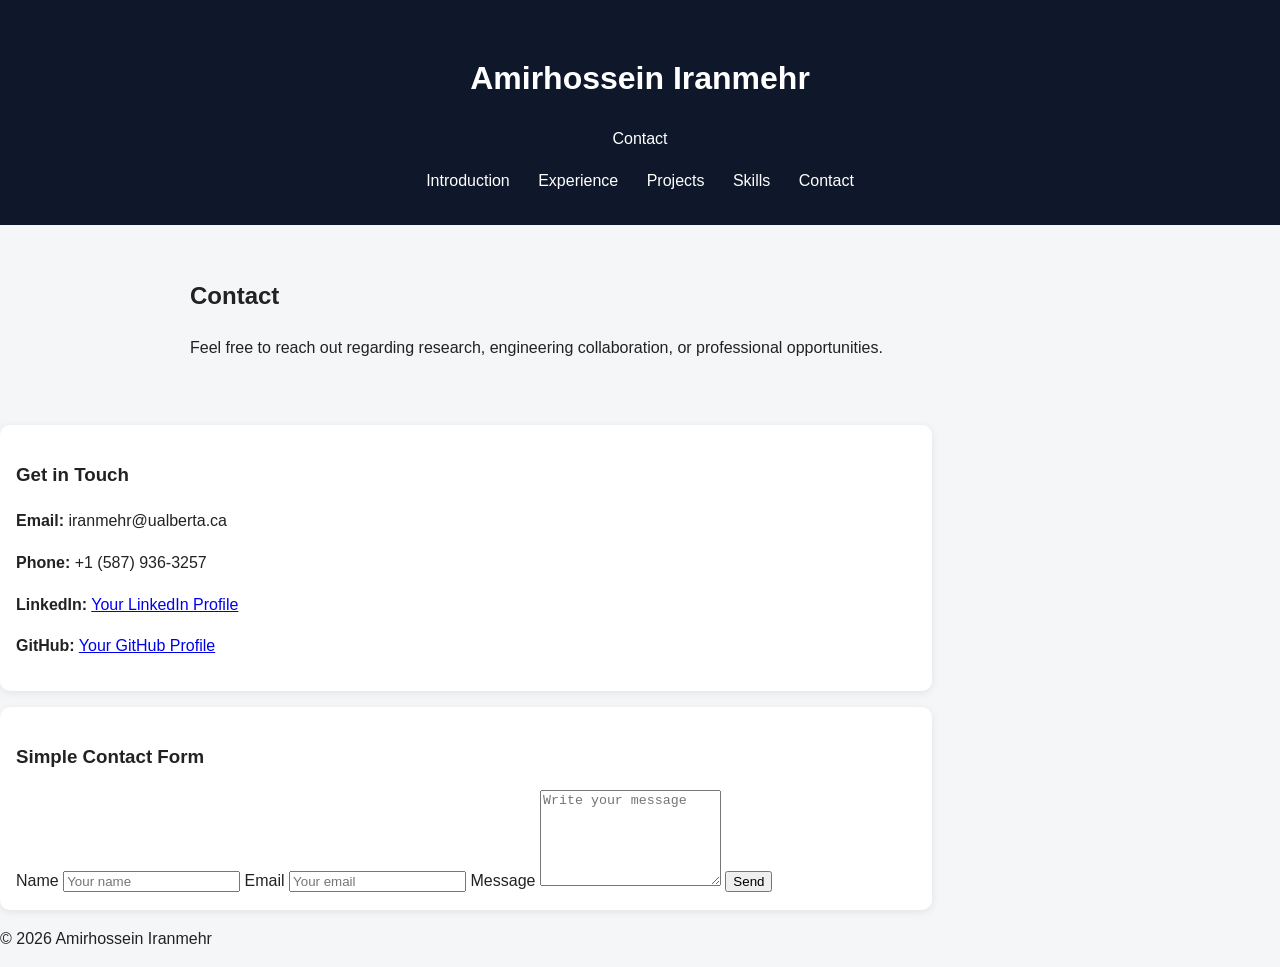
==== contact.html @ a449f5eb "Add contact.html with contact information and form" ====
<!DOCTYPE html>
<html lang="en">
<head>
  <meta charset="UTF-8" />
  <meta name="viewport" content="width=device-width, initial-scale=1.0" />
  <title>Amirhossein Iranmehr | Contact</title>
  <link rel="stylesheet" href="style.css" />
</head>
<body>

  <header class="site-header">
    <div class="container">
      <h1>Amirhossein Iranmehr</h1>
      <p class="subtitle">Contact</p>

      <nav class="navbar">
        <a href="index.html">Introduction</a>
        <a href="experience.html">Experience</a>
        <a href="projects.html">Projects</a>
        <a href="skills.html">Skills</a>
        <a href="contact.html" class="active">Contact</a>
      </nav>
    </div>
  </header>

  <main class="container">

    <section class="page-heading">
      <h2>Contact</h2>
      <p>
        Feel free to reach out regarding research, engineering collaboration, or professional opportunities.
      </p>
    </section>

    <section class="card">
      <h3>Get in Touch</h3>

      <p><strong>Email:</strong> iranmehr@ualberta.ca</p>
      <p><strong>Phone:</strong> +1 (587) 936-3257</p>

      <!-- Update your LinkedIn URL here -->
      <p>
        <strong>LinkedIn:</strong>
        <a href="https://www.linkedin.com/" target="_blank">Your LinkedIn Profile</a>
      </p>

      <!-- Update your GitHub URL here -->
      <p>
        <strong>GitHub:</strong>
        <a href="https://github.com/" target="_blank">Your GitHub Profile</a>
      </p>
    </section>

    <!-- Optional simple contact form
         Note: this will not send messages by itself on GitHub Pages.
         For real forms, you need Formspree, Netlify Forms, etc.
    -->
    <section class="card">
      <h3>Simple Contact Form</h3>
      <form>
        <label for="name">Name</label>
        <input type="text" id="name" name="name" placeholder="Your name" />

        <label for="email">Email</label>
        <input type="email" id="email" name="email" placeholder="Your email" />

        <label for="message">Message</label>
        <textarea id="message" name="message" rows="6" placeholder="Write your message"></textarea>

        <button type="submit" class="btn">Send</button>
      </form>
    </section>

  </main>

  <footer class="site-footer">
    <div class="container">
      <p>© 2026 Amirhossein Iranmehr</p>
    </div>
  </footer>

</body>
</html>
---- style.css ----
body {
  font-family: Arial, sans-serif;
  margin: 0;
  line-height: 1.6;
  background: #f4f6f8;
  color: #222;
}

header {
  background: #0f172a;
  color: white;
  padding: 2rem;
  text-align: center;
}

nav a {
  color: white;
  margin: 0 12px;
  text-decoration: none;
}

section {
  max-width: 900px;
  margin: auto;
  padding: 2rem;
}

.card {
  background: white;
  padding: 1rem;
  margin: 1rem 0;
  border-radius: 10px;
  box-shadow: 0 2px 8px rgba(0,0,0,0.08);
}
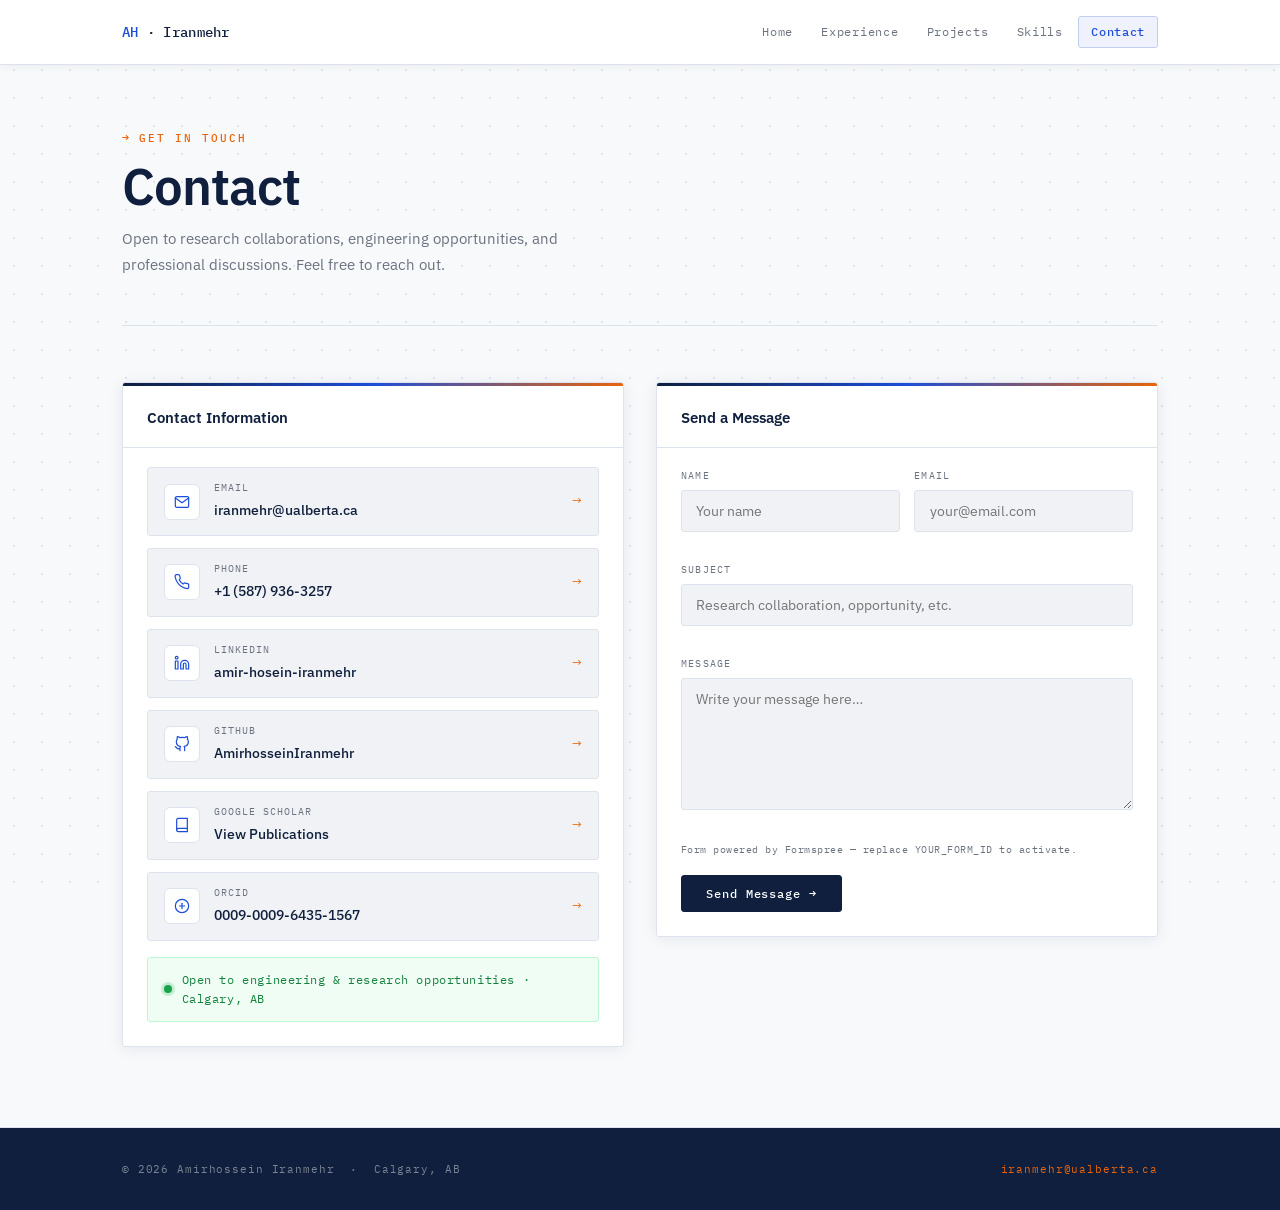
==== commit db940fec: "Update contact.html" ====
--- a/contact.html
+++ b/contact.html
@@ -5,17 +5,314 @@
   <meta name="viewport" content="width=device-width, initial-scale=1.0" />
   <title>Amirhossein Iranmehr | Contact</title>
   <link rel="stylesheet" href="style.css" />
+  <style>
+    main { padding-top: 64px; }
+
+    .page-heading {
+      padding: 4rem 0 3rem;
+      border-bottom: 1px solid var(--border);
+      margin-bottom: 3.5rem;
+    }
+
+    .page-eyebrow {
+      font-family: var(--mono);
+      font-size: 0.68rem;
+      color: var(--accent);
+      letter-spacing: 0.18em;
+      text-transform: uppercase;
+      margin-bottom: 0.6rem;
+      display: flex;
+      align-items: center;
+      gap: 0.5rem;
+      font-weight: 500;
+      opacity: 0;
+      animation: fadeUp 0.5s 0.05s forwards;
+    }
+    .page-eyebrow::before {
+      content: '→';
+      color: var(--accent);
+      font-size: 0.75rem;
+    }
+
+    .page-heading h2 {
+      font-family: var(--sans);
+      font-size: clamp(2rem, 4.5vw, 3.2rem);
+      font-weight: 600;
+      color: var(--navy);
+      letter-spacing: -0.02em;
+      line-height: 1.1;
+      margin-bottom: 0.75rem;
+      opacity: 0;
+      animation: fadeUp 0.5s 0.15s forwards;
+    }
+
+    .page-heading p {
+      font-size: 0.93rem;
+      color: var(--muted);
+      max-width: 520px;
+      opacity: 0;
+      animation: fadeUp 0.5s 0.25s forwards;
+    }
+
+    /* ── CONTACT LAYOUT ── */
+    .contact-layout {
+      display: grid;
+      grid-template-columns: 1fr 1fr;
+      gap: 2rem;
+      padding-bottom: 5rem;
+      align-items: start;
+    }
+
+    /* ── INFO CARD ── */
+    .contact-info-card {
+      background: var(--card);
+      border: 1px solid var(--border);
+      border-radius: var(--radius);
+      box-shadow: var(--shadow);
+      overflow: hidden;
+      opacity: 0;
+      transform: translateY(14px);
+      transition: opacity 0.5s, transform 0.5s;
+    }
+    .contact-info-card.visible { opacity: 1; transform: none; }
+
+    .contact-card-accent {
+      height: 3px;
+      background: linear-gradient(90deg, var(--navy), var(--blue), var(--accent));
+    }
+
+    .contact-card-header {
+      padding: 1.2rem 1.5rem 1rem;
+      border-bottom: 1px solid var(--border);
+    }
+
+    .contact-card-title {
+      font-family: var(--sans);
+      font-size: 0.95rem;
+      font-weight: 600;
+      color: var(--navy);
+    }
+
+    .contact-card-body {
+      padding: 1.2rem 1.5rem 1.5rem;
+      display: flex;
+      flex-direction: column;
+      gap: 0.75rem;
+    }
+
+    /* ── CONTACT LINK ITEMS ── */
+    .contact-link-item {
+      display: flex;
+      align-items: center;
+      gap: 0.9rem;
+      padding: 0.75rem 1rem;
+      border: 1px solid var(--border);
+      border-radius: var(--radius);
+      background: var(--surface);
+      text-decoration: none;
+      transition: border-color 0.2s, background 0.2s, box-shadow 0.2s;
+    }
+
+    .contact-link-item:hover {
+      border-color: var(--blue);
+      background: var(--dim);
+      box-shadow: 0 2px 12px rgba(29,78,216,0.08);
+    }
+
+    .contact-link-icon {
+      width: 36px;
+      height: 36px;
+      border-radius: 6px;
+      background: var(--card);
+      border: 1px solid var(--border);
+      display: flex;
+      align-items: center;
+      justify-content: center;
+      flex-shrink: 0;
+    }
+
+    .contact-link-icon svg {
+      width: 16px;
+      height: 16px;
+    }
+
+    .contact-link-text { flex: 1; }
+
+    .contact-link-label {
+      font-family: var(--mono);
+      font-size: 0.62rem;
+      color: var(--muted);
+      letter-spacing: 0.1em;
+      text-transform: uppercase;
+      margin-bottom: 0.15rem;
+    }
+
+    .contact-link-value {
+      font-family: var(--sans);
+      font-size: 0.87rem;
+      color: var(--navy);
+      font-weight: 500;
+    }
+
+    .contact-link-arrow {
+      font-size: 0.75rem;
+      color: var(--accent);
+      flex-shrink: 0;
+    }
+
+    /* ── AVAILABILITY BADGE ── */
+    .availability {
+      display: flex;
+      align-items: center;
+      gap: 0.6rem;
+      padding: 0.75rem 1rem;
+      border: 1px solid #bbf7d0;
+      border-radius: var(--radius);
+      background: #f0fdf4;
+      margin-top: 0.25rem;
+    }
+
+    .availability-dot {
+      width: 8px;
+      height: 8px;
+      border-radius: 50%;
+      background: #16a34a;
+      flex-shrink: 0;
+      box-shadow: 0 0 0 3px rgba(22,163,74,0.2);
+      animation: pulse 2s infinite;
+    }
+
+    @keyframes pulse {
+      0%, 100% { box-shadow: 0 0 0 3px rgba(22,163,74,0.2); }
+      50%       { box-shadow: 0 0 0 6px rgba(22,163,74,0.08); }
+    }
+
+    .availability-text {
+      font-family: var(--mono);
+      font-size: 0.72rem;
+      color: #15803d;
+      letter-spacing: 0.05em;
+    }
+
+    /* ── FORM CARD ── */
+    .contact-form-card {
+      background: var(--card);
+      border: 1px solid var(--border);
+      border-radius: var(--radius);
+      box-shadow: var(--shadow);
+      overflow: hidden;
+      opacity: 0;
+      transform: translateY(14px);
+      transition: opacity 0.5s 0.1s, transform 0.5s 0.1s;
+    }
+    .contact-form-card.visible { opacity: 1; transform: none; }
+
+    .contact-form-body {
+      padding: 1.2rem 1.5rem 1.5rem;
+      display: flex;
+      flex-direction: column;
+      gap: 1rem;
+    }
+
+    .form-field {
+      display: flex;
+      flex-direction: column;
+      gap: 0.35rem;
+    }
+
+    .form-field label {
+      font-family: var(--mono);
+      font-size: 0.65rem;
+      letter-spacing: 0.12em;
+      text-transform: uppercase;
+      color: var(--muted);
+    }
+
+    .form-field input,
+    .form-field textarea {
+      padding: 0.68rem 0.9rem;
+      border: 1px solid var(--border);
+      border-radius: var(--radius);
+      font-size: 0.88rem;
+      font-family: var(--sans);
+      background: var(--surface);
+      color: var(--navy);
+      transition: border-color 0.18s, box-shadow 0.18s, background 0.18s;
+      resize: vertical;
+    }
+
+    .form-field input:focus,
+    .form-field textarea:focus {
+      outline: none;
+      border-color: var(--blue);
+      background: var(--card);
+      box-shadow: 0 0 0 3px rgba(29,78,216,0.09);
+    }
+
+    .form-row {
+      display: grid;
+      grid-template-columns: 1fr 1fr;
+      gap: 0.9rem;
+    }
+
+    .form-submit {
+      display: flex;
+      align-items: center;
+      justify-content: space-between;
+      gap: 1rem;
+      flex-wrap: wrap;
+    }
+
+    .form-note {
+      font-family: var(--mono);
+      font-size: 0.62rem;
+      color: var(--muted);
+      letter-spacing: 0.05em;
+    }
+
+    .btn-send {
+      display: inline-flex;
+      align-items: center;
+      gap: 0.5rem;
+      padding: 0.65rem 1.5rem;
+      font-family: var(--mono);
+      font-size: 0.72rem;
+      letter-spacing: 0.08em;
+      border-radius: var(--radius);
+      border: 1px solid var(--navy);
+      background: var(--navy);
+      color: #fff;
+      font-weight: 500;
+      cursor: pointer;
+      transition: all 0.18s;
+    }
+    .btn-send:hover {
+      background: var(--navy2);
+      border-color: var(--navy2);
+    }
+
+    @keyframes fadeUp {
+      from { opacity: 0; transform: translateY(16px); }
+      to   { opacity: 1; transform: translateY(0); }
+    }
+
+    @media (max-width: 860px) {
+      .contact-layout { grid-template-columns: 1fr; }
+      .form-row { grid-template-columns: 1fr; }
+    }
+    @media (max-width: 600px) {
+      .container { padding: 0 1rem; }
+    }
+  </style>
 </head>
 <body>
 
   <header class="site-header">
     <div class="container">
-      <h1>Amirhossein Iranmehr</h1>
-      <p class="subtitle">Contact</p>
-
+      <h1><em>AH</em> · Iranmehr</h1>
       <nav class="navbar">
-        <a href="index.html">Introduction</a>
-        <a href="experience.html">Experience</a>
+        <a href="index.html">Home</a>
+        <a href="expereince.html">Experience</a>
         <a href="projects.html">Projects</a>
         <a href="skills.html">Skills</a>
         <a href="contact.html" class="active">Contact</a>
@@ -23,61 +320,200 @@
     </div>
   </header>
 
-  <main class="container">
-
-    <section class="page-heading">
-      <h2>Contact</h2>
-      <p>
-        Feel free to reach out regarding research, engineering collaboration, or professional opportunities.
-      </p>
-    </section>
-
-    <section class="card">
-      <h3>Get in Touch</h3>
-
-      <p><strong>Email:</strong> iranmehr@ualberta.ca</p>
-      <p><strong>Phone:</strong> +1 (587) 936-3257</p>
-
-      <!-- Update your LinkedIn URL here -->
-      <p>
-        <strong>LinkedIn:</strong>
-        <a href="https://www.linkedin.com/" target="_blank">Your LinkedIn Profile</a>
-      </p>
-
-      <!-- Update your GitHub URL here -->
-      <p>
-        <strong>GitHub:</strong>
-        <a href="https://github.com/" target="_blank">Your GitHub Profile</a>
-      </p>
-    </section>
-
-    <!-- Optional simple contact form
-         Note: this will not send messages by itself on GitHub Pages.
-         For real forms, you need Formspree, Netlify Forms, etc.
-    -->
-    <section class="card">
-      <h3>Simple Contact Form</h3>
-      <form>
-        <label for="name">Name</label>
-        <input type="text" id="name" name="name" placeholder="Your name" />
-
-        <label for="email">Email</label>
-        <input type="email" id="email" name="email" placeholder="Your email" />
-
-        <label for="message">Message</label>
-        <textarea id="message" name="message" rows="6" placeholder="Write your message"></textarea>
-
-        <button type="submit" class="btn">Send</button>
-      </form>
-    </section>
-
+  <main>
+    <div class="container">
+
+      <div class="page-heading">
+        <div class="page-eyebrow">Get In Touch</div>
+        <h2>Contact</h2>
+        <p>Open to research collaborations, engineering opportunities, and professional discussions. Feel free to reach out.</p>
+      </div>
+
+      <div class="contact-layout">
+
+        <!-- ── LEFT: Info ── -->
+        <div class="contact-info-card">
+          <div class="contact-card-accent"></div>
+          <div class="contact-card-header">
+            <div class="contact-card-title">Contact Information</div>
+          </div>
+          <div class="contact-card-body">
+
+            <!-- Email -->
+            <a href="mailto:iranmehr@ualberta.ca" class="contact-link-item">
+              <div class="contact-link-icon">
+                <svg viewBox="0 0 24 24" fill="none" stroke="#1d4ed8" stroke-width="1.8" stroke-linecap="round" stroke-linejoin="round">
+                  <path d="M4 4h16c1.1 0 2 .9 2 2v12c0 1.1-.9 2-2 2H4c-1.1 0-2-.9-2-2V6c0-1.1.9-2 2-2z"/>
+                  <polyline points="22,6 12,13 2,6"/>
+                </svg>
+              </div>
+              <div class="contact-link-text">
+                <div class="contact-link-label">Email</div>
+                <div class="contact-link-value">iranmehr@ualberta.ca</div>
+              </div>
+              <span class="contact-link-arrow">→</span>
+            </a>
+
+            <!-- Phone -->
+            <a href="tel:+15879363257" class="contact-link-item">
+              <div class="contact-link-icon">
+                <svg viewBox="0 0 24 24" fill="none" stroke="#1d4ed8" stroke-width="1.8" stroke-linecap="round" stroke-linejoin="round">
+                  <path d="M22 16.92v3a2 2 0 0 1-2.18 2 19.79 19.79 0 0 1-8.63-3.07A19.5 19.5 0 0 1 4.69 12 19.79 19.79 0 0 1 1.61 3.18 2 2 0 0 1 3.6 1h3a2 2 0 0 1 2 1.72c.127.96.361 1.903.7 2.81a2 2 0 0 1-.45 2.11L7.91 8.91a16 16 0 0 0 6.06 6.06l.91-.91a2 2 0 0 1 2.11-.45c.907.339 1.85.573 2.81.7A2 2 0 0 1 22 16.92z"/>
+                </svg>
+              </div>
+              <div class="contact-link-text">
+                <div class="contact-link-label">Phone</div>
+                <div class="contact-link-value">+1 (587) 936-3257</div>
+              </div>
+              <span class="contact-link-arrow">→</span>
+            </a>
+
+            <!-- LinkedIn -->
+            <a href="https://www.linkedin.com/in/amir-hosein-iranmehr"
+               target="_blank" rel="noopener"
+               class="contact-link-item">
+              <div class="contact-link-icon">
+                <svg viewBox="0 0 24 24" fill="none" stroke="#1d4ed8" stroke-width="1.8" stroke-linecap="round" stroke-linejoin="round">
+                  <path d="M16 8a6 6 0 0 1 6 6v7h-4v-7a2 2 0 0 0-2-2 2 2 0 0 0-2 2v7h-4v-7a6 6 0 0 1 6-6z"/>
+                  <rect x="2" y="9" width="4" height="12"/>
+                  <circle cx="4" cy="4" r="2"/>
+                </svg>
+              </div>
+              <div class="contact-link-text">
+                <div class="contact-link-label">LinkedIn</div>
+                <div class="contact-link-value">amir-hosein-iranmehr</div>
+              </div>
+              <span class="contact-link-arrow">→</span>
+            </a>
+
+            <!-- GitHub -->
+            <a href="https://github.com/AmirhosseinIranmehr"
+               target="_blank" rel="noopener"
+               class="contact-link-item">
+              <div class="contact-link-icon">
+                <svg viewBox="0 0 24 24" fill="none" stroke="#1d4ed8" stroke-width="1.8" stroke-linecap="round" stroke-linejoin="round">
+                  <path d="M9 19c-5 1.5-5-2.5-7-3m14 6v-3.87a3.37 3.37 0 0 0-.94-2.61c3.14-.35 6.44-1.54 6.44-7A5.44 5.44 0 0 0 20 4.77 5.07 5.07 0 0 0 19.91 1S18.73.65 16 2.48a13.38 13.38 0 0 0-7 0C6.27.65 5.09 1 5.09 1A5.07 5.07 0 0 0 5 4.77a5.44 5.44 0 0 0-1.5 3.78c0 5.42 3.3 6.61 6.44 7A3.37 3.37 0 0 0 9 18.13V22"/>
+                </svg>
+              </div>
+              <div class="contact-link-text">
+                <div class="contact-link-label">GitHub</div>
+                <div class="contact-link-value">AmirhosseinIranmehr</div>
+              </div>
+              <span class="contact-link-arrow">→</span>
+            </a>
+
+            <!-- Google Scholar -->
+            <a href="https://scholar.google.com/citations?user=0x-6rm4AAAAJ&hl=en"
+               target="_blank" rel="noopener"
+               class="contact-link-item">
+              <div class="contact-link-icon">
+                <svg viewBox="0 0 24 24" fill="none" stroke="#1d4ed8" stroke-width="1.8" stroke-linecap="round" stroke-linejoin="round">
+                  <path d="M4 19.5A2.5 2.5 0 0 1 6.5 17H20"/>
+                  <path d="M6.5 2H20v20H6.5A2.5 2.5 0 0 1 4 19.5v-15A2.5 2.5 0 0 1 6.5 2z"/>
+                </svg>
+              </div>
+              <div class="contact-link-text">
+                <div class="contact-link-label">Google Scholar</div>
+                <div class="contact-link-value">View Publications</div>
+              </div>
+              <span class="contact-link-arrow">→</span>
+            </a>
+
+            <!-- ORCID -->
+            <a href="https://orcid.org/0009-0009-6435-1567"
+               target="_blank" rel="noopener"
+               class="contact-link-item">
+              <div class="contact-link-icon">
+                <svg viewBox="0 0 24 24" fill="none" stroke="#1d4ed8" stroke-width="1.8" stroke-linecap="round" stroke-linejoin="round">
+                  <circle cx="12" cy="12" r="10"/>
+                  <line x1="12" y1="8" x2="12" y2="16"/>
+                  <line x1="8" y1="12" x2="16" y2="12"/>
+                </svg>
+              </div>
+              <div class="contact-link-text">
+                <div class="contact-link-label">ORCID</div>
+                <div class="contact-link-value">0009-0009-6435-1567</div>
+              </div>
+              <span class="contact-link-arrow">→</span>
+            </a>
+
+            <!-- Availability badge -->
+            <div class="availability">
+              <div class="availability-dot"></div>
+              <span class="availability-text">Open to engineering &amp; research opportunities · Calgary, AB</span>
+            </div>
+
+          </div>
+        </div>
+
+        <!-- ── RIGHT: Form ── -->
+        <div class="contact-form-card">
+          <div class="contact-card-accent"></div>
+          <div class="contact-card-header">
+            <div class="contact-card-title">Send a Message</div>
+          </div>
+          <div class="contact-form-body">
+
+            <!--
+              To make this form functional on GitHub Pages,
+              sign up at https://formspree.io (free) and replace
+              YOUR_FORM_ID below with your actual Formspree ID.
+              e.g. action="https://formspree.io/f/xabcdefg"
+            -->
+            <form action="https://formspree.io/f/YOUR_FORM_ID" method="POST">
+
+              <div class="form-row" style="margin-bottom:1rem;">
+                <div class="form-field">
+                  <label for="name">Name</label>
+                  <input type="text" id="name" name="name" placeholder="Your name" required />
+                </div>
+                <div class="form-field">
+                  <label for="email">Email</label>
+                  <input type="email" id="email" name="email" placeholder="your@email.com" required />
+                </div>
+              </div>
+
+              <div class="form-field" style="margin-bottom:1rem;">
+                <label for="subject">Subject</label>
+                <input type="text" id="subject" name="subject" placeholder="Research collaboration, opportunity, etc." />
+              </div>
+
+              <div class="form-field" style="margin-bottom:1.2rem;">
+                <label for="message">Message</label>
+                <textarea id="message" name="message" rows="6" placeholder="Write your message here…" required></textarea>
+              </div>
+
+              <div class="form-submit">
+                <span class="form-note">
+                  Form powered by Formspree — replace YOUR_FORM_ID to activate.
+                </span>
+                <button type="submit" class="btn-send">
+                  Send Message →
+                </button>
+              </div>
+
+            </form>
+          </div>
+        </div>
+
+      </div><!-- /contact-layout -->
+    </div><!-- /container -->
   </main>
 
   <footer class="site-footer">
     <div class="container">
-      <p>© 2026 Amirhossein Iranmehr</p>
+      <p>© 2026 Amirhossein Iranmehr &nbsp;·&nbsp; Calgary, AB</p>
+      <p><a href="mailto:iranmehr@ualberta.ca">iranmehr@ualberta.ca</a></p>
     </div>
   </footer>
 
+  <script>
+    const obs = new IntersectionObserver(
+      entries => entries.forEach(e => { if (e.isIntersecting) e.target.classList.add('visible'); }),
+      { threshold: 0.08 }
+    );
+    document.querySelectorAll('.contact-info-card, .contact-form-card').forEach(el => obs.observe(el));
+  </script>
+
 </body>
 </html>
--- a/style.css
+++ b/style.css
@@ -1,34 +1,797 @@
+/* ============================================
+   GOOGLE FONTS
+   ============================================ */
+@import url('https://fonts.googleapis.com/css2?family=IBM+Plex+Mono:wght@400;500&family=IBM+Plex+Sans:wght@300;400;500;600&display=swap');
+
+/* ============================================
+   VARIABLES
+   ============================================ */
+:root {
+  --bg:       #f8f9fb;
+  --surface:  #f0f2f5;
+  --card:     #ffffff;
+  --border:   #dde3ec;
+  --navy:     #0f1f3d;
+  --navy2:    #1a3560;
+  --accent:   #e8640a;   /* orange — arrows, highlights */
+  --blue:     #1d4ed8;   /* links, tags, active nav */
+  --dim:      rgba(29, 78, 216, 0.07);
+  --text:     #374151;
+  --head:     #0f1f3d;
+  --muted:    #6b7280;
+  --sans:     'IBM Plex Sans', sans-serif;
+  --mono:     'IBM Plex Mono', monospace;
+  --radius:   3px;
+  --shadow:   0 2px 16px rgba(15, 31, 61, 0.08);
+}
+
+/* ============================================
+   RESET
+   ============================================ */
+*, *::before, *::after { box-sizing: border-box; margin: 0; padding: 0; }
+html { scroll-behavior: smooth; font-size: 16px; }
+
 body {
-  font-family: Arial, sans-serif;
-  margin: 0;
+  font-family: var(--sans);
+  font-weight: 400;
+  line-height: 1.7;
+  background: var(--bg);
+  color: var(--text);
+  min-height: 100vh;
+  overflow-x: hidden;
+}
+
+/* Subtle dot-grid */
+body::after {
+  content: '';
+  position: fixed;
+  inset: 0;
+  background-image: radial-gradient(circle, #c8d3e8 1px, transparent 1px);
+  background-size: 28px 28px;
+  pointer-events: none;
+  z-index: 0;
+  opacity: 0.55;
+}
+
+a { text-decoration: none; color: inherit; }
+img { max-width: 100%; display: block; }
+
+/* ============================================
+   LAYOUT
+   ============================================ */
+.container {
+  max-width: 1100px;
+  margin: 0 auto;
+  padding: 0 2rem;
+  position: relative;
+  z-index: 1;
+}
+
+/* ============================================
+   NAVIGATION
+   ============================================ */
+.site-header {
+  position: fixed;
+  top: 0; left: 0; right: 0;
+  z-index: 999;
+  background: rgba(255, 255, 255, 0.94);
+  backdrop-filter: blur(16px);
+  border-bottom: 1px solid var(--border);
+  box-shadow: 0 1px 8px rgba(15, 31, 61, 0.06);
+}
+
+.site-header .container {
+  display: flex;
+  align-items: center;
+  justify-content: space-between;
+  height: 64px;
+}
+
+.site-header h1 {
+  font-family: var(--mono);
+  font-size: 0.9rem;
+  font-weight: 500;
+  color: var(--navy);
+  letter-spacing: 0.02em;
+}
+
+.site-header h1 em {
+  color: var(--blue);
+  font-style: normal;
+}
+
+.subtitle { display: none; }
+
+.navbar {
+  display: flex;
+  align-items: center;
+  gap: 0.15rem;
+}
+
+.navbar a {
+  font-family: var(--mono);
+  font-size: 0.72rem;
+  letter-spacing: 0.06em;
+  color: var(--muted);
+  padding: 0.35rem 0.75rem;
+  border-radius: var(--radius);
+  border: 1px solid transparent;
+  transition: all 0.18s ease;
+}
+
+.navbar a:hover {
+  color: var(--blue);
+  border-color: var(--border);
+  background: var(--dim);
+}
+
+.navbar a.active {
+  color: var(--blue);
+  border-color: #bfcfee;
+  background: var(--dim);
+  font-weight: 500;
+}
+
+/* ============================================
+   PAGE OFFSET
+   ============================================ */
+main { padding-top: 64px; }
+
+/* ============================================
+   HERO
+   ============================================ */
+.hero {
+  display: grid;
+  grid-template-columns: 1fr 320px;
+  gap: 4rem;
+  align-items: center;
+  min-height: calc(100vh - 64px);
+  padding: 4rem 0 5rem;
+}
+
+.hero-tag {
+  display: inline-flex;
+  align-items: center;
+  gap: 0.5rem;
+  font-family: var(--mono);
+  font-size: 0.7rem;
+  color: var(--blue);
+  letter-spacing: 0.15em;
+  text-transform: uppercase;
+  margin-bottom: 1.5rem;
+}
+
+.hero-tag::before {
+  content: '';
+  width: 20px; height: 1px;
+  background: var(--accent);
+}
+
+.hero h2 {
+  font-family: var(--sans);
+  font-size: clamp(2.2rem, 5vw, 3.8rem);
+  font-weight: 600;
+  color: var(--navy);
+  line-height: 1.1;
+  letter-spacing: -0.02em;
+  margin-bottom: 0.5rem;
+}
+
+.hero h2 strong {
+  color: var(--blue);
+  font-weight: 600;
+}
+
+.hero-sub {
+  font-family: var(--mono);
+  font-size: 0.76rem;
+  color: var(--muted);
+  letter-spacing: 0.1em;
+  text-transform: uppercase;
+  margin-bottom: 2rem;
+}
+
+.hero-lead {
+  font-size: 1rem;
+  color: var(--text);
+  max-width: 520px;
+  margin-bottom: 2.5rem;
+  line-height: 1.8;
+  border-left: 3px solid var(--accent);
+  padding-left: 1.2rem;
+}
+
+/* Buttons */
+.button-group {
+  display: flex;
+  gap: 0.75rem;
+  flex-wrap: wrap;
+}
+
+.btn {
+  display: inline-flex;
+  align-items: center;
+  gap: 0.4rem;
+  padding: 0.6rem 1.4rem;
+  font-family: var(--mono);
+  font-size: 0.72rem;
+  letter-spacing: 0.08em;
+  border-radius: var(--radius);
+  border: 1px solid var(--navy);
+  background: var(--navy);
+  color: #ffffff;
+  font-weight: 500;
+  transition: all 0.18s ease;
+  cursor: pointer;
+}
+
+.btn:hover {
+  background: var(--navy2);
+  border-color: var(--navy2);
+}
+
+.btn-outline {
+  background: transparent;
+  color: var(--navy);
+  border-color: var(--navy);
+}
+
+.btn-outline:hover {
+  background: var(--navy);
+  color: #ffffff;
+}
+
+/* Hero stats */
+.hero-stats {
+  display: flex;
+  gap: 2rem;
+  margin-top: 3rem;
+  padding-top: 2rem;
+  border-top: 1px solid var(--border);
+}
+
+.hero-stats .stat-num {
+  font-family: var(--sans);
+  font-size: 1.8rem;
+  font-weight: 600;
+  color: var(--blue);
+  line-height: 1;
+}
+
+.hero-stats .stat-label {
+  font-family: var(--mono);
+  font-size: 0.62rem;
+  color: var(--muted);
+  text-transform: uppercase;
+  letter-spacing: 0.08em;
+  margin-top: 0.2rem;
+}
+
+/* Hero image */
+.hero-image { position: relative; }
+
+.hero-image-frame {
+  position: relative;
+  border: 1px solid var(--border);
+  border-radius: var(--radius);
+  overflow: hidden;
+  background: var(--card);
+  box-shadow: var(--shadow);
+}
+
+.hero-image-frame::before {
+  content: '';
+  position: absolute;
+  top: 0; left: 0; right: 0;
+  height: 3px;
+  background: linear-gradient(90deg, var(--navy), var(--blue), var(--accent));
+  z-index: 2;
+}
+
+.hero-image-frame img {
+  width: 100%;
+  height: 420px;
+  object-fit: cover;
+  object-position: center top;
+  display: block;
+}
+
+.hero-image-caption {
+  padding: 0.7rem 1rem;
+  border-top: 1px solid var(--border);
+  display: flex;
+  justify-content: space-between;
+  align-items: center;
+  background: var(--card);
+}
+
+.hero-image-caption em {
+  font-style: normal;
+  font-family: var(--mono);
+  font-size: 0.65rem;
+  color: var(--blue);
+  letter-spacing: 0.08em;
+  font-weight: 500;
+}
+
+.hero-image-caption span {
+  font-family: var(--mono);
+  font-size: 0.65rem;
+  color: var(--muted);
+  letter-spacing: 0.08em;
+}
+
+/* ============================================
+   MODAL IMAGE (projects page)
+   ============================================ */
+.modal-img-wrap {
+  width: 100%;
+  background: var(--surface);
+  border-bottom: 1px solid var(--border);
+  display: flex;
+  align-items: center;
+  justify-content: center;
+  padding: 1.2rem;
+}
+
+.modal-img-wrap img {
+  width: 100%;
+  height: auto;
+  max-width: 100%;
+  object-fit: contain;
+  display: block;
+  border-radius: 2px;
+}
+
+.modal-img-wrap.no-img {
+  height: 80px;
+  padding: 0;
+  font-family: var(--mono);
+  font-size: 0.65rem;
+  color: var(--border);
+  letter-spacing: 0.1em;
+}
+
+/* ============================================
+   SECTION SHARED
+   ============================================ */
+.section {
+  padding: 5rem 0;
+  position: relative;
+  z-index: 1;
+  border-top: 1px solid var(--border);
+}
+
+.section-tag {
+  font-family: var(--mono);
+  font-size: 0.68rem;
+  color: var(--accent);
+  letter-spacing: 0.18em;
+  text-transform: uppercase;
+  margin-bottom: 0.5rem;
+  font-weight: 500;
+}
+
+.section-title {
+  font-family: var(--sans);
+  font-size: clamp(1.6rem, 3vw, 2.2rem);
+  font-weight: 600;
+  color: var(--navy);
+  letter-spacing: -0.01em;
+  margin-bottom: 0.5rem;
+}
+
+.section-desc {
+  font-size: 0.92rem;
+  color: var(--muted);
+  max-width: 540px;
+  margin-bottom: 3rem;
+}
+
+/* ============================================
+   CARD
+   ============================================ */
+.card {
+  background: var(--card);
+  border: 1px solid var(--border);
+  border-radius: var(--radius);
+  padding: 1.6rem;
+  box-shadow: var(--shadow);
+  transition: border-color 0.2s, box-shadow 0.2s;
+  position: relative;
+  z-index: 1;
+}
+
+.card:hover {
+  border-color: #bfcfee;
+  box-shadow: 0 4px 24px rgba(15, 31, 61, 0.12);
+}
+
+.card h2, .card h3, .card h4 {
+  font-family: var(--sans);
+  font-weight: 600;
+  color: var(--navy);
+  margin-bottom: 0.5rem;
+}
+
+.card h3 { font-size: 1rem; }
+.card h4 { font-size: 0.95rem; }
+
+.card p {
+  font-size: 0.9rem;
+  color: var(--text);
+  margin-bottom: 0.7rem;
+}
+
+.card ul { list-style: none; padding: 0; }
+
+.card ul li {
+  position: relative;
+  padding-left: 1.1rem;
+  font-size: 0.87rem;
+  color: var(--text);
+  margin-bottom: 0.35rem;
+  line-height: 1.65;
+}
+
+.card ul li::before {
+  content: '›';
+  position: absolute;
+  left: 0;
+  color: var(--accent);
+  font-size: 1.1rem;
+  line-height: 1.35;
+}
+
+.meta {
+  font-family: var(--mono);
+  font-size: 0.65rem;
+  color: var(--blue);
+  letter-spacing: 0.08em;
+  margin-bottom: 0.9rem;
   line-height: 1.6;
-  background: #f4f6f8;
-  color: #222;
-}
-
-header {
-  background: #0f172a;
-  color: white;
-  padding: 2rem;
-  text-align: center;
-}
-
-nav a {
-  color: white;
-  margin: 0 12px;
-  text-decoration: none;
-}
-
-section {
-  max-width: 900px;
-  margin: auto;
-  padding: 2rem;
-}
-
-.card {
-  background: white;
-  padding: 1rem;
-  margin: 1rem 0;
-  border-radius: 10px;
-  box-shadow: 0 2px 8px rgba(0,0,0,0.08);
-}
+}
+
+/* ============================================
+   ABOUT GRID
+   ============================================ */
+.about-grid {
+  display: grid;
+  grid-template-columns: 1fr 1fr;
+  gap: 2.5rem;
+}
+
+.about-col p {
+  font-size: 0.92rem;
+  color: var(--text);
+  margin-bottom: 0.85rem;
+}
+
+.focus-label {
+  font-family: var(--mono);
+  font-size: 0.65rem;
+  color: var(--accent);
+  letter-spacing: 0.15em;
+  text-transform: uppercase;
+  margin-bottom: 0.75rem;
+  font-weight: 500;
+}
+
+.focus-list { list-style: none; padding: 0; }
+
+.focus-list li {
+  display: flex;
+  align-items: flex-start;
+  gap: 0.6rem;
+  font-size: 0.87rem;
+  color: var(--text);
+  padding: 0.55rem 0.8rem;
+  border: 1px solid var(--border);
+  border-radius: var(--radius);
+  background: var(--surface);
+  margin-bottom: 0.45rem;
+  transition: border-color 0.2s, background 0.2s;
+}
+
+.focus-list li:hover {
+  border-color: #bfcfee;
+  background: var(--dim);
+}
+
+.focus-dot {
+  width: 5px; height: 5px;
+  border-radius: 50%;
+  background: var(--accent);
+  flex-shrink: 0;
+  margin-top: 0.46rem;
+}
+
+/* ============================================
+   TIMELINE
+   ============================================ */
+.two-column {
+  display: grid;
+  grid-template-columns: 1fr 1fr;
+  gap: 3rem;
+  align-items: start;
+}
+
+.col-label {
+  font-family: var(--mono);
+  font-size: 0.65rem;
+  color: var(--accent);
+  letter-spacing: 0.18em;
+  text-transform: uppercase;
+  margin-bottom: 1.5rem;
+  display: flex;
+  align-items: center;
+  gap: 0.75rem;
+  font-weight: 500;
+}
+
+.col-label::after {
+  content: '';
+  flex: 1;
+  height: 1px;
+  background: var(--border);
+}
+
+.timeline { display: flex; flex-direction: column; }
+
+.tl-item {
+  position: relative;
+  padding-left: 1.6rem;
+  padding-bottom: 2rem;
+}
+
+.tl-item:last-child { padding-bottom: 0; }
+
+.tl-item::before {
+  content: '';
+  position: absolute;
+  left: 4px; top: 10px; bottom: 0;
+  width: 1px;
+  background: linear-gradient(to bottom, var(--blue), transparent);
+}
+
+.tl-item:last-child::before { display: none; }
+
+.tl-item::after {
+  content: '';
+  position: absolute;
+  left: 0; top: 8px;
+  width: 9px; height: 9px;
+  border-radius: 50%;
+  background: var(--blue);
+  box-shadow: 0 0 0 2px #fff, 0 0 0 3px var(--blue);
+}
+
+.tl-card {
+  background: var(--card);
+  border: 1px solid var(--border);
+  border-radius: var(--radius);
+  padding: 1.2rem 1.4rem;
+  box-shadow: var(--shadow);
+  transition: border-color 0.2s, box-shadow 0.2s;
+}
+
+.tl-card:hover {
+  border-color: #bfcfee;
+  box-shadow: 0 4px 20px rgba(15, 31, 61, 0.1);
+}
+
+.tl-title {
+  font-family: var(--sans);
+  font-size: 0.95rem;
+  font-weight: 600;
+  color: var(--navy);
+  margin-bottom: 0.25rem;
+}
+
+.tl-meta {
+  font-family: var(--mono);
+  font-size: 0.64rem;
+  color: var(--blue);
+  letter-spacing: 0.07em;
+  margin-bottom: 0.8rem;
+  line-height: 1.6;
+}
+
+/* ============================================
+   GRID LAYOUTS
+   ============================================ */
+.grid-2 {
+  display: grid;
+  grid-template-columns: repeat(2, 1fr);
+  gap: 1rem;
+}
+
+.grid-3 {
+  display: grid;
+  grid-template-columns: repeat(3, 1fr);
+  gap: 1rem;
+}
+
+/* ============================================
+   SKILL TAGS
+   ============================================ */
+.skill-tags {
+  display: flex;
+  flex-wrap: wrap;
+  gap: 0.4rem;
+  margin-top: 0.6rem;
+}
+
+.skill-tag {
+  font-family: var(--mono);
+  font-size: 0.7rem;
+  padding: 0.25rem 0.6rem;
+  background: var(--surface);
+  border: 1px solid var(--border);
+  color: var(--text);
+  border-radius: var(--radius);
+  transition: all 0.18s;
+}
+
+.skill-tag:hover {
+  border-color: var(--blue);
+  color: var(--blue);
+  background: var(--dim);
+}
+
+/* ============================================
+   FORMS
+   ============================================ */
+form { display: flex; flex-direction: column; gap: 0.8rem; }
+
+label {
+  font-family: var(--mono);
+  font-size: 0.65rem;
+  letter-spacing: 0.12em;
+  text-transform: uppercase;
+  color: var(--muted);
+}
+
+input, textarea {
+  padding: 0.7rem 1rem;
+  border: 1px solid var(--border);
+  border-radius: var(--radius);
+  font-size: 0.9rem;
+  font-family: var(--sans);
+  background: var(--card);
+  color: var(--navy);
+  transition: border-color 0.18s, box-shadow 0.18s;
+}
+
+input:focus, textarea:focus {
+  outline: none;
+  border-color: var(--blue);
+  box-shadow: 0 0 0 3px rgba(29, 78, 216, 0.1);
+}
+
+/* ============================================
+   PAGE HEADING
+   ============================================ */
+.page-heading {
+  padding: 4rem 0 3rem;
+  border-bottom: 1px solid var(--border);
+  margin-bottom: 3.5rem;
+}
+
+.page-eyebrow {
+  font-family: var(--mono);
+  font-size: 0.68rem;
+  color: var(--accent);
+  letter-spacing: 0.18em;
+  text-transform: uppercase;
+  margin-bottom: 0.6rem;
+  display: flex;
+  align-items: center;
+  gap: 0.5rem;
+  font-weight: 500;
+}
+
+.page-eyebrow::before {
+  content: '→';
+  color: var(--accent);
+  font-size: 0.75rem;
+}
+
+.page-heading h2 {
+  font-family: var(--sans);
+  font-size: clamp(2rem, 4.5vw, 3.2rem);
+  font-weight: 600;
+  color: var(--navy);
+  letter-spacing: -0.02em;
+  line-height: 1.1;
+  margin-bottom: 0.75rem;
+}
+
+.page-heading h2 span { color: var(--blue); }
+
+.page-heading p {
+  font-size: 0.93rem;
+  color: var(--muted);
+  max-width: 520px;
+}
+
+/* ============================================
+   FOOTER
+   ============================================ */
+.site-footer {
+  border-top: 1px solid var(--border);
+  background: var(--navy);
+  padding: 2rem 0;
+  position: relative;
+  z-index: 1;
+}
+
+.site-footer .container {
+  display: flex;
+  justify-content: space-between;
+  align-items: center;
+  flex-wrap: wrap;
+  gap: 1rem;
+}
+
+.site-footer p {
+  font-family: var(--mono);
+  font-size: 0.68rem;
+  color: rgba(255,255,255,0.45);
+  letter-spacing: 0.08em;
+}
+
+.site-footer a {
+  color: var(--accent);
+  transition: opacity 0.2s;
+}
+
+.site-footer a:hover { opacity: 0.75; }
+
+/* ============================================
+   ANIMATIONS
+   ============================================ */
+@keyframes fadeUp {
+  from { opacity: 0; transform: translateY(16px); }
+  to   { opacity: 1; transform: translateY(0); }
+}
+
+@keyframes fadeIn {
+  from { opacity: 0; }
+  to   { opacity: 1; }
+}
+
+.anim-1 { opacity: 0; animation: fadeUp 0.5s 0.05s forwards; }
+.anim-2 { opacity: 0; animation: fadeUp 0.5s 0.15s forwards; }
+.anim-3 { opacity: 0; animation: fadeUp 0.5s 0.25s forwards; }
+.anim-4 { opacity: 0; animation: fadeUp 0.5s 0.35s forwards; }
+.anim-5 { opacity: 0; animation: fadeUp 0.5s 0.45s forwards; }
+.anim-6 { opacity: 0; animation: fadeUp 0.5s 0.55s forwards; }
+.anim-img { opacity: 0; animation: fadeIn  0.7s 0.2s  forwards; }
+
+.reveal {
+  opacity: 0;
+  transform: translateY(14px);
+  transition: opacity 0.5s, transform 0.5s;
+}
+.reveal.visible { opacity: 1; transform: none; }
+
+/* ============================================
+   RESPONSIVE
+   ============================================ */
+@media (max-width: 900px) {
+  .hero          { grid-template-columns: 1fr; min-height: auto; padding: 3rem 0 4rem; gap: 3rem; }
+  .hero-image    { max-width: 280px; margin: 0 auto; }
+  .hero-image-frame img { height: 280px; }
+  .about-grid    { grid-template-columns: 1fr; gap: 2rem; }
+  .two-column    { grid-template-columns: 1fr; }
+  .grid-3        { grid-template-columns: 1fr; }
+  .grid-2        { grid-template-columns: 1fr; }
+}
+
+@media (max-width: 600px) {
+  .container      { padding: 0 1rem; }
+  .navbar a       { font-size: 0.65rem; padding: 0.3rem 0.55rem; }
+  .site-header h1 { font-size: 0.8rem; }
+  .hero h2        { font-size: 2rem; }
+}
